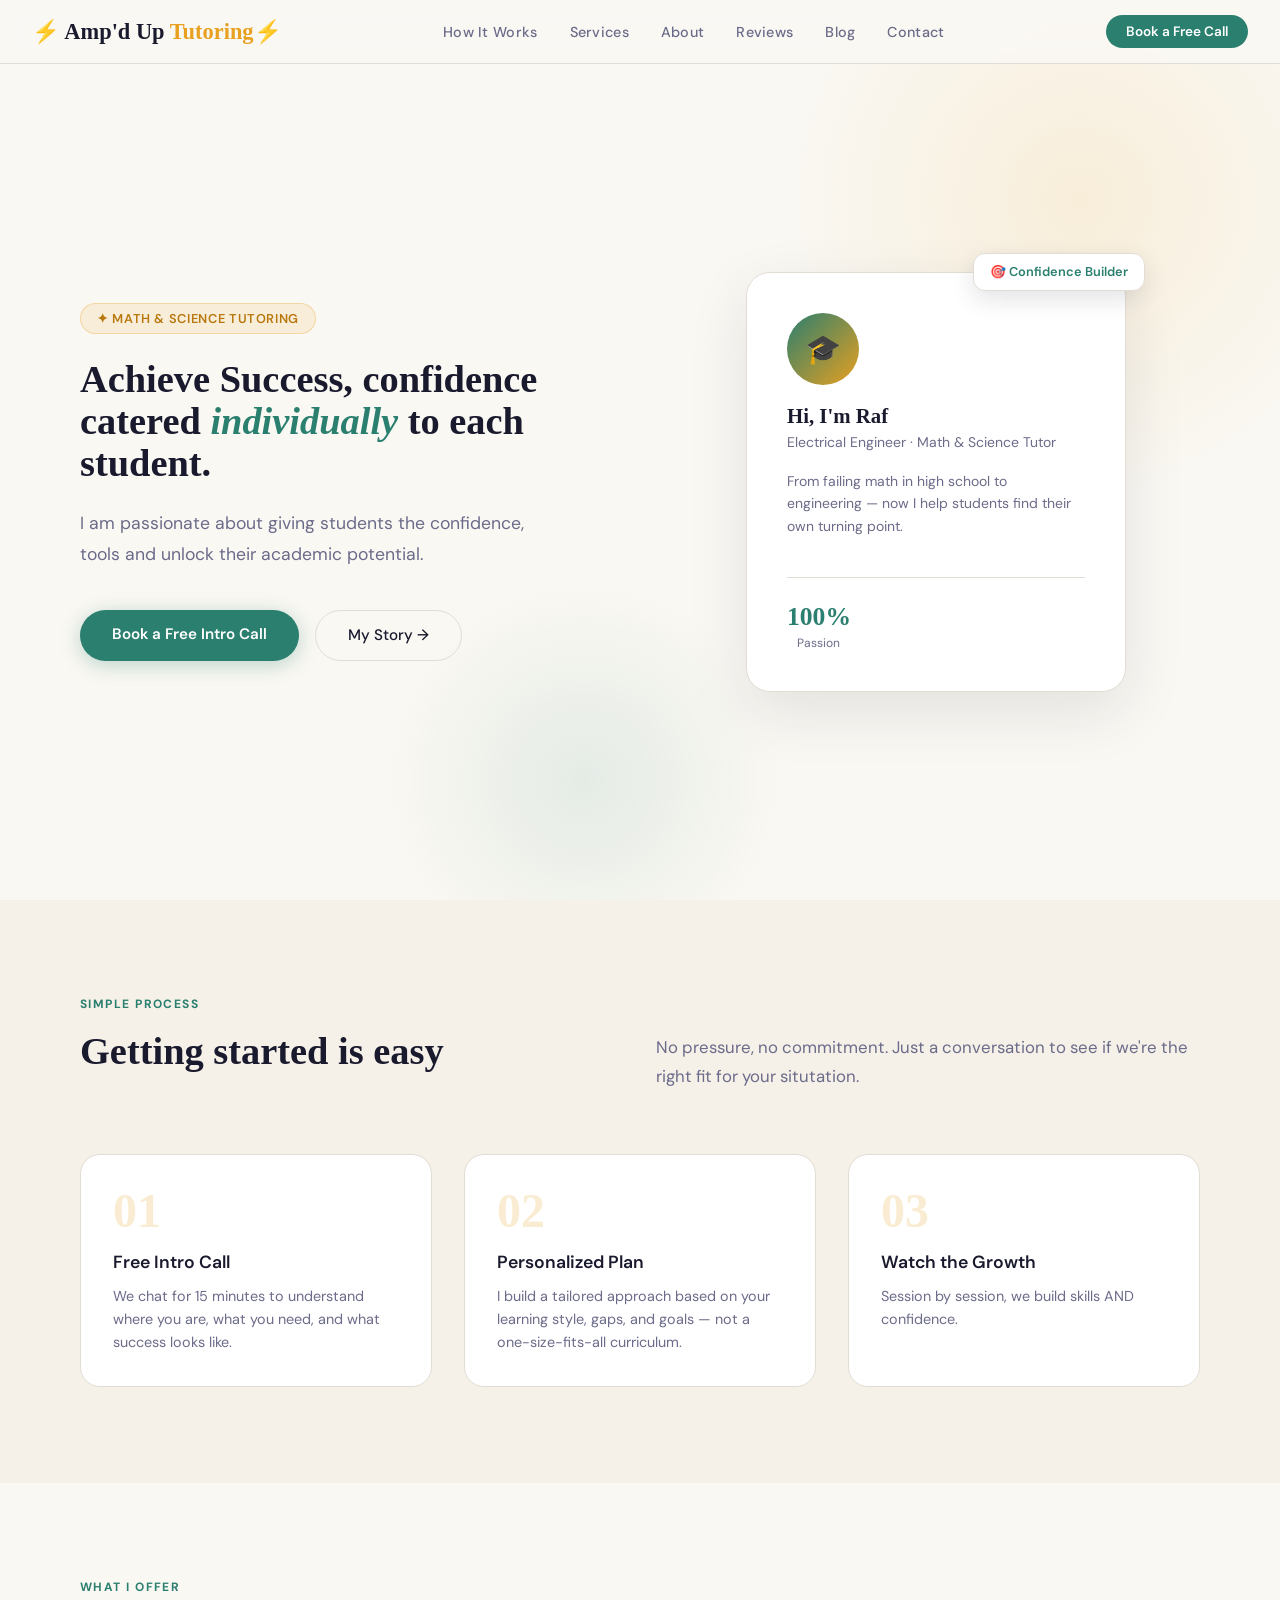
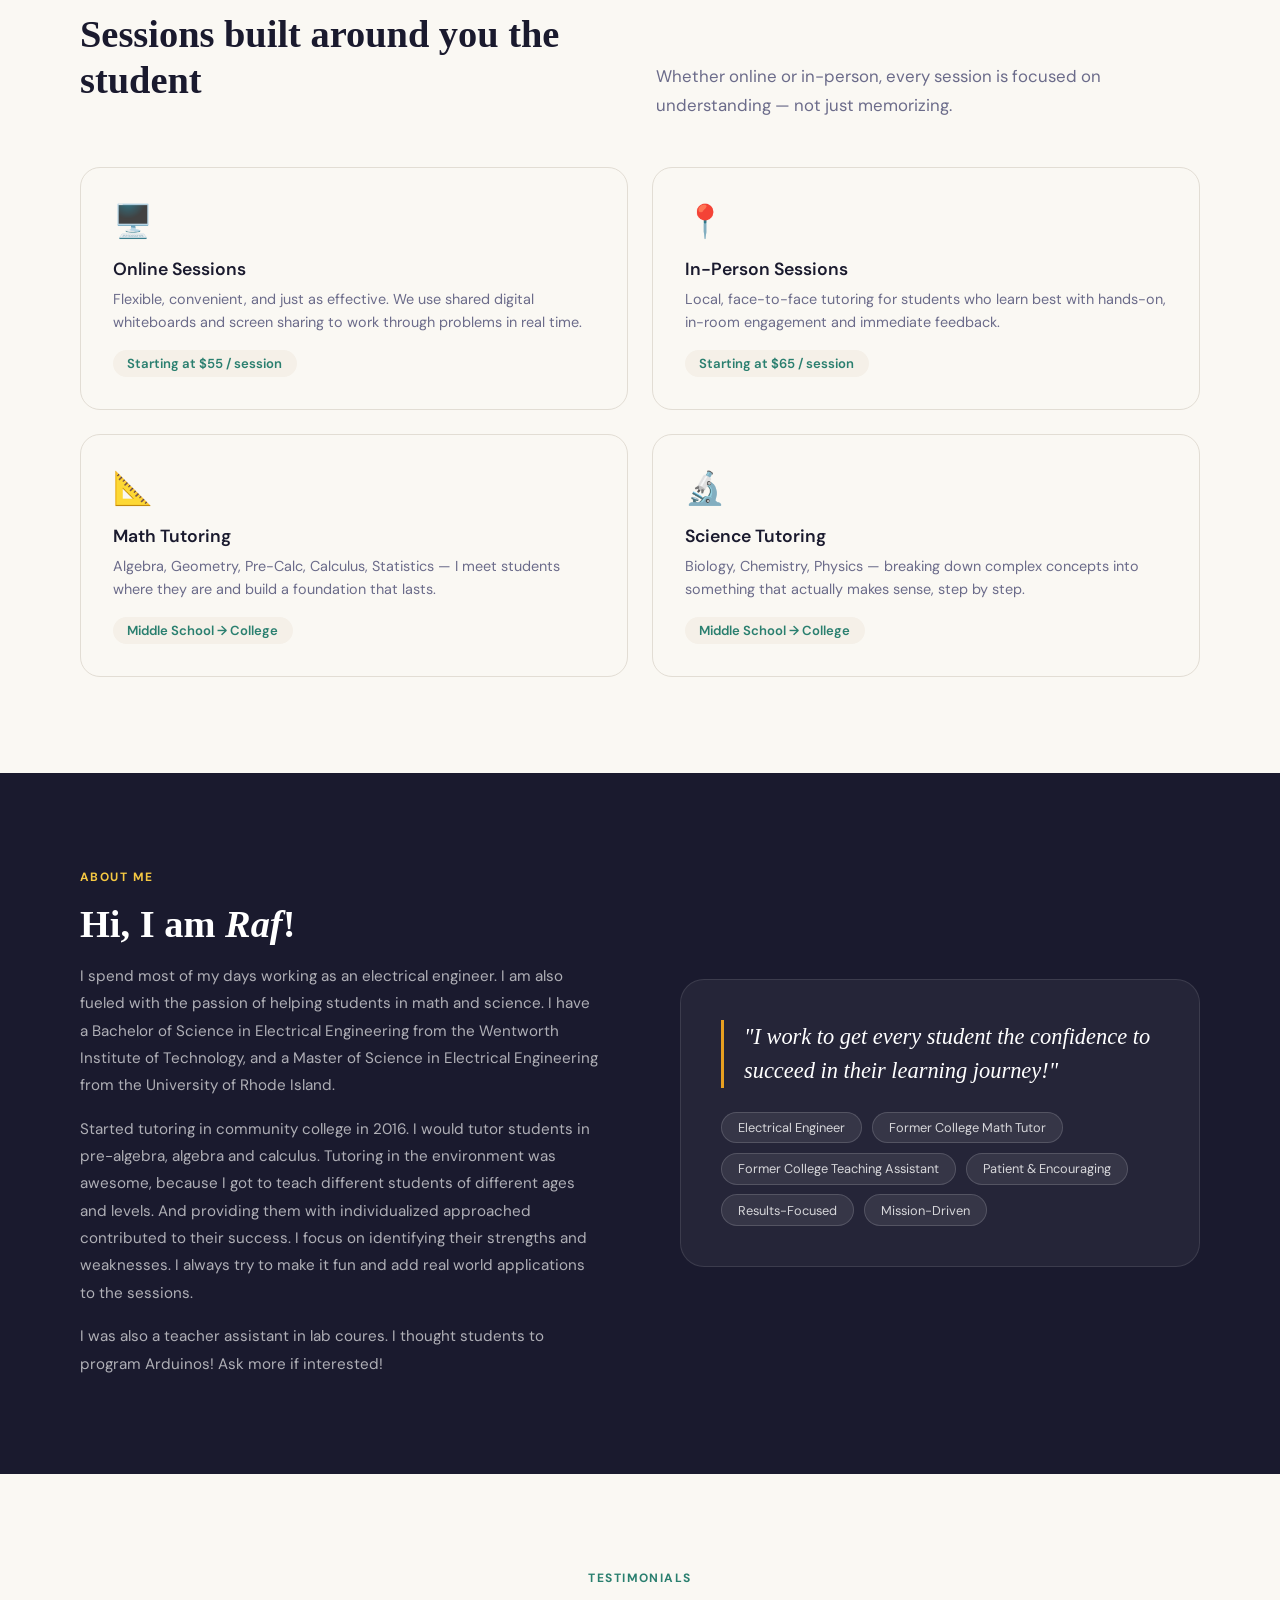
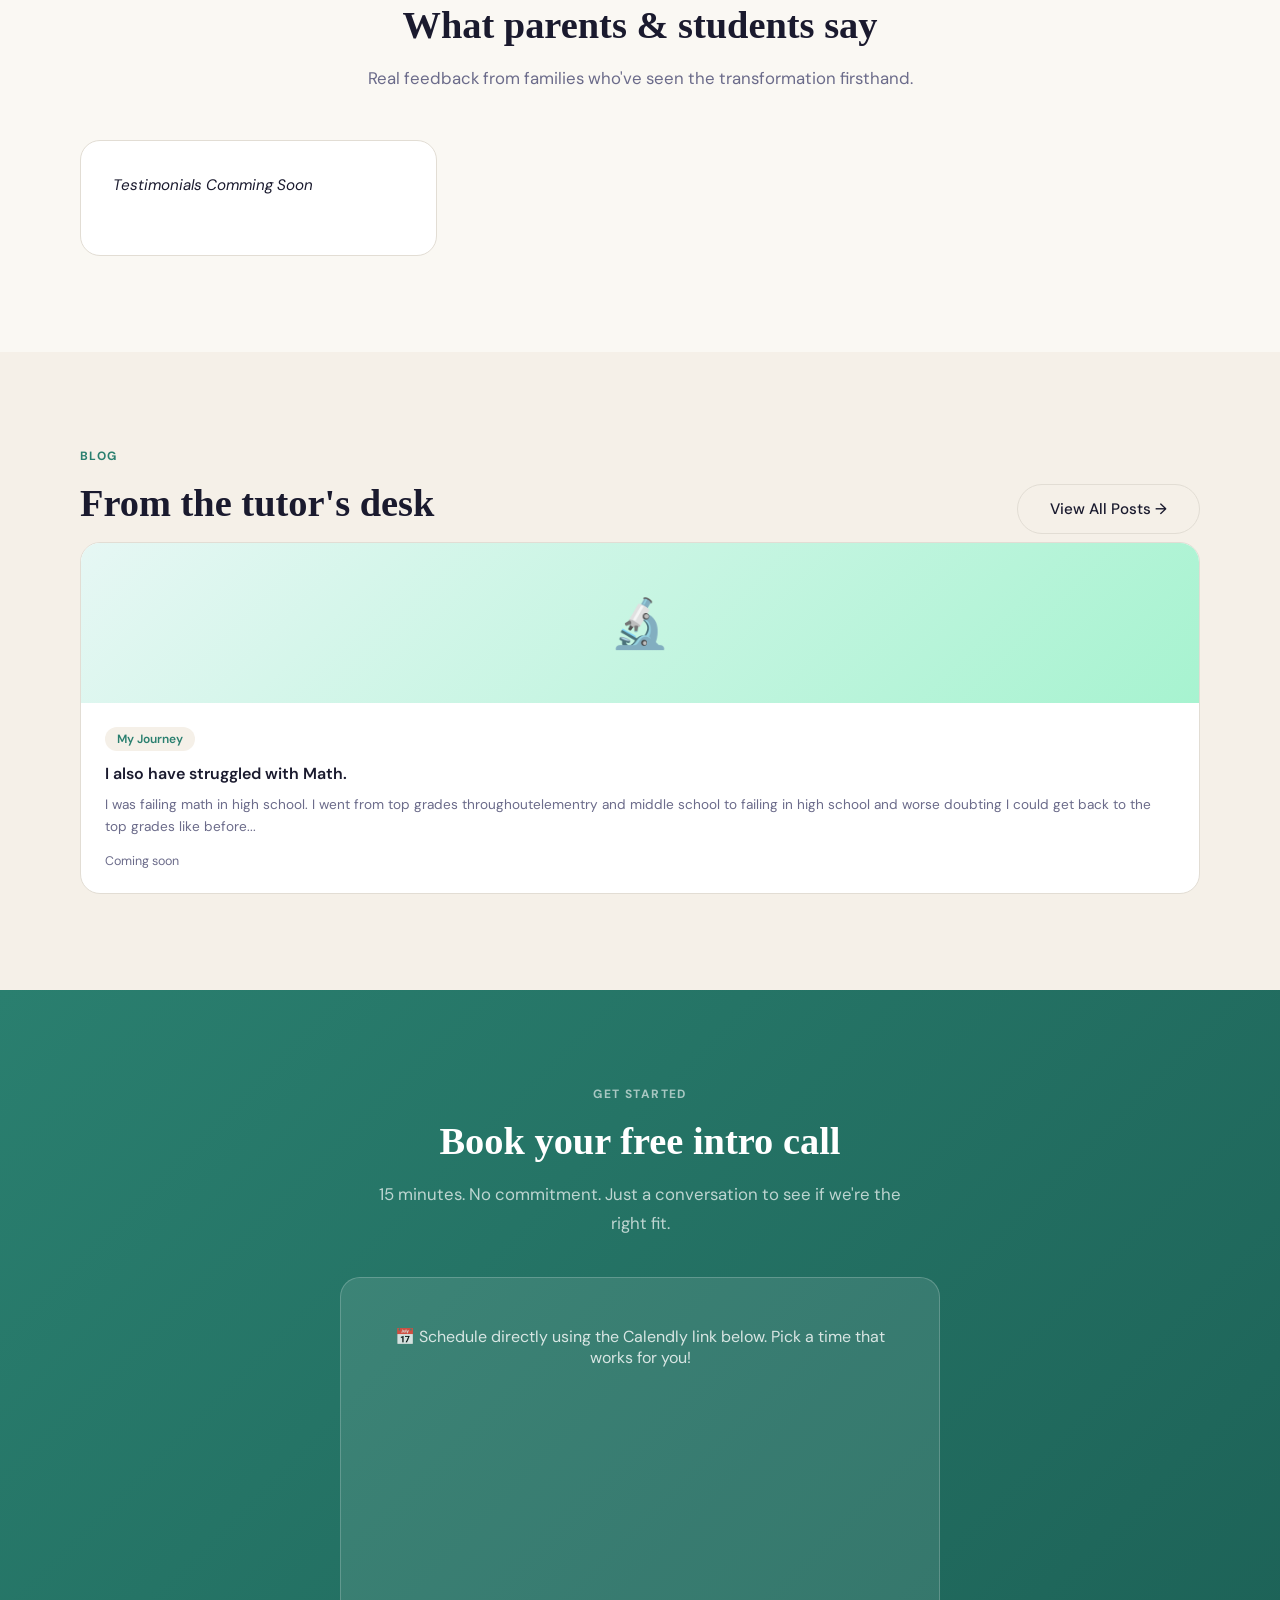
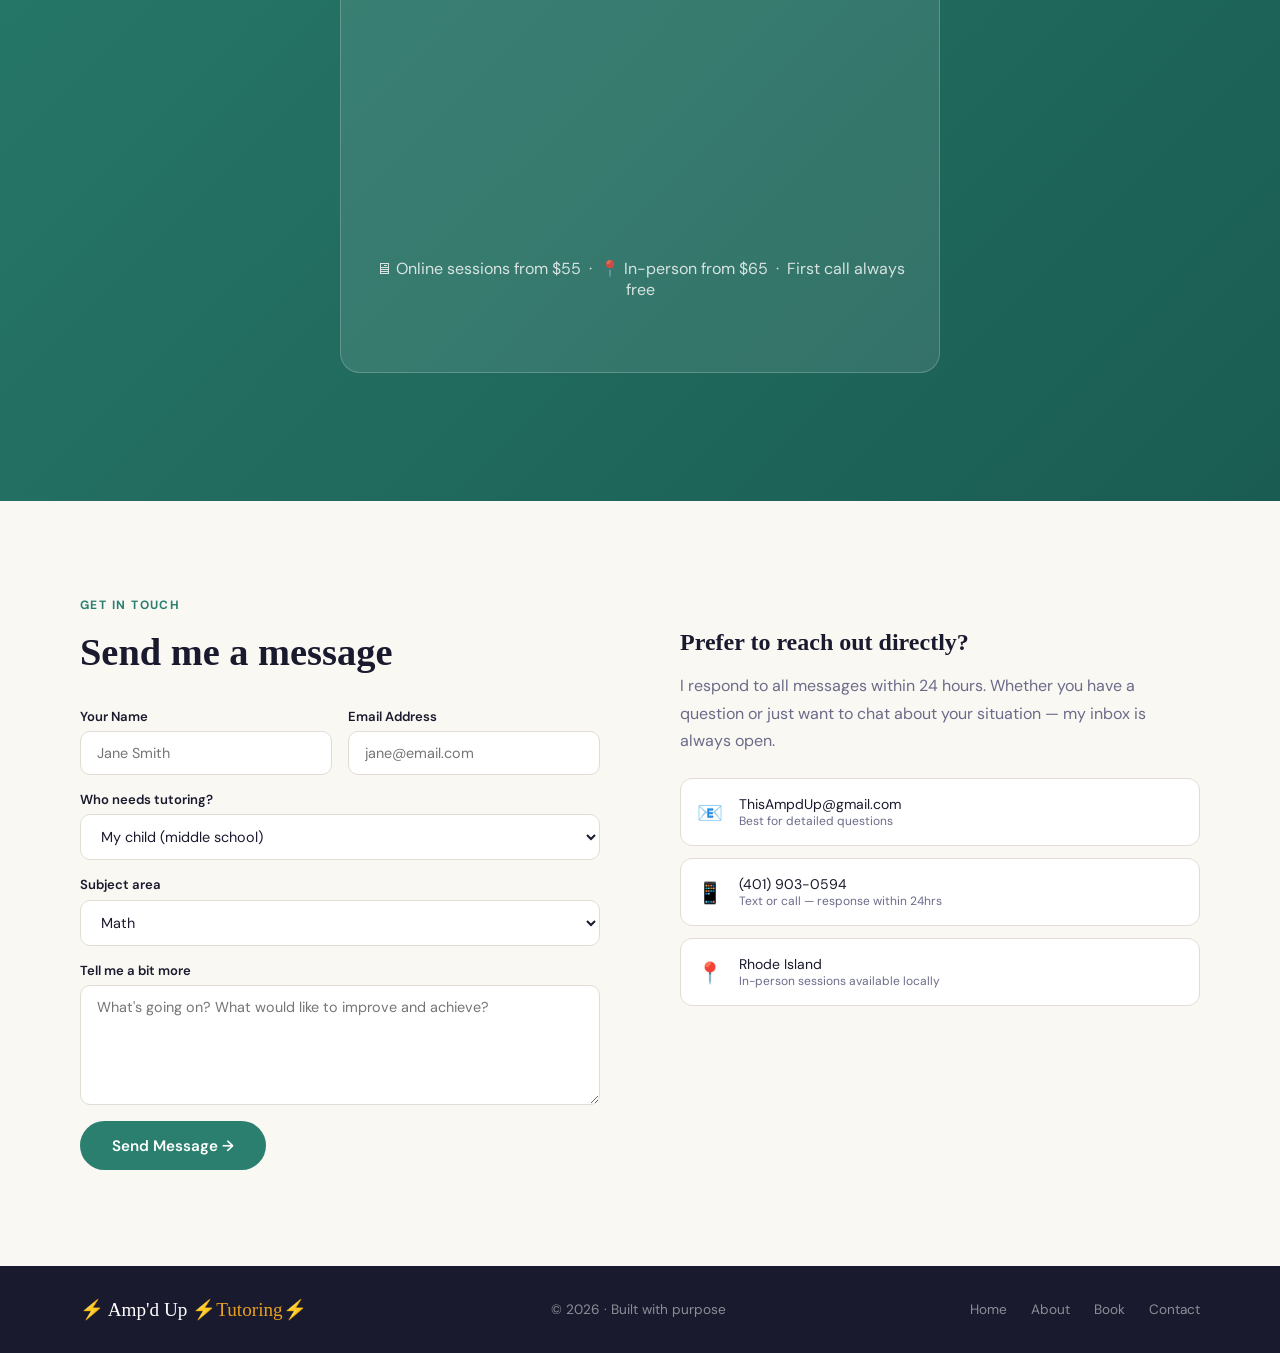
==== Index.html @ 5c5250c2 "typing" ====
<!DOCTYPE html>
<html lang="en">
<head>
<meta charset="UTF-8"/>
<meta name="viewport" content="width=device-width, initial-scale=1.0"/>
<title>⚡ Amp'd Up  Tutoring ⚡| Math & Science That Clicks</title>
<link href="https://fonts.googleapis.com/css2?family=gePlayfair+Display:ital,wght@0,400;0,700;1,400&family=DM+Sans:wght@300;400;500;600&display=swap" rel="stylesheet"/>
<link rel = "stylesheet" href ="style.css"/>
<style>
  
  /* ANIMATIONS */
  @keyframes fadeUp {
    from { opacity: 0; transform: translateY(20px); }
    to { opacity: 1; transform: translateY(0); }
  }

  /* MOBILE */
  @media (max-width: 900px) {
    nav { padding: 0 1.5rem; }
    .nav-links { display: none; }
    .hero { grid-template-columns: 1fr; padding: 6rem 1.5rem 3rem; text-align: center; }
    .hero p { margin: 0 auto 2rem; }
    .hero-actions { justify-content: center; }
    .hero-visual { display: none; }
    section { padding: 4rem 1.5rem; }
    .steps-grid, .services-grid, .testi-grid, .blog-grid { grid-template-columns: 1fr; }
    .about-grid, .contact-grid { grid-template-columns: 1fr; gap: 2rem; }
    footer { flex-direction: column; gap: 1rem; text-align: center; padding: 1.5rem; }
    .form-row { grid-template-columns: 1fr; }
  }
</style>
</head>
<body>

<!-- NAV -->
<nav>
  <a class="nav-logo" href="#home">⚡ Amp'd Up <span>Tutoring⚡</span></a>
  <ul class="nav-links">
    <li><a href="#how">How It Works</a></li>
    <li><a href="#services">Services</a></li>
    <li><a href="#about">About</a></li>
    <li><a href="#testimonials">Reviews</a></li>
    <li><a href="#blog">Blog</a></li>
    <li><a href="#contact">Contact</a></li>
  </ul>
  <a class="nav-cta" href="#booking">Book a Free Call</a>
</nav>

<!-- HERO -->
<section class="hero" id="home">
  <div class="hero-content">
    <div class="hero-badge">✦ Math & Science Tutoring</div>
    <h1>Achieve Success, confidence catered <em> individually</em> to each student. </h1>
    <!--<h1> Now it's my turn instill the <em>confidence</em> to the student who needs it.</h1>-->
    <p> I am passionate about giving students the confidence, tools and unlock their academic potential.</p>
    <div class="hero-actions">
      <a href="#booking" class="btn-primary">Book a Free Intro Call</a>
      <a href="#about" class="btn-secondary">My Story →</a>
    </div>
  </div>
  <div class="hero-visual">
    <div class="hero-card">
      <div class="floating-tag tag-1">🎯 Confidence Builder</div>
      <!--<div class="floating-tag tag-2">⭐ 5.0 Rated Tutor</div>-->
      <div class="hero-card-avatar">🎓</div>
      <h3>Hi, I'm Raf</h3>
      <div class="role">Electrical Engineer · Math & Science Tutor</div>
      <p style="font-size:0.875rem;color:var(--mid);line-height:1.6;">From failing math in high school to engineering — now I help students find their own turning point.</p>
      <div class="stat-row">
        <!--<div class="stat"><div class="stat-num">50+</div><div class="stat-label">Students Helped</div></div>
        <div class="stat"><div class="stat-num">5★</div><div class="stat-label">Avg. Rating</div></div>-->
        <div class="stat"><div class="stat-num">100%</div><div class="stat-label">Passion</div></div>
      </div>
    </div>
  </div>
</section>

<!-- HOW IT WORKS -->
<section class="how" id="how">
  <div class="section-label">Simple Process</div>
  <div style="display:grid;grid-template-columns:1fr 1fr;gap:2rem;align-items:end;">
    <div>
      <h2 class="section-title">Getting started is easy</h2>
    </div>
    <p class="section-sub">No pressure, no commitment. Just a conversation to see if we're the right fit for your situtation.</p>
  </div>
  <div class="steps-grid">
    <div class="step">
      <div class="step-num">01</div>
      <h3>Free Intro Call</h3>
      <p>We chat for 15 minutes to understand where you are, what you need, and what success looks like.</p>
    </div>
    <div class="step">
      <div class="step-num">02</div>
      <h3>Personalized Plan</h3>
      <p>I build a tailored approach based on your learning style, gaps, and goals — not a one-size-fits-all curriculum.</p>
    </div>
    <div class="step">
      <div class="step-num">03</div>
      <h3>Watch the Growth</h3>
      <p>Session by session, we build skills AND confidence. <!--Most students notice a shift in how they feel about math and science within weeks.--></p>
    </div>
  </div>
</section>

<!-- SERVICES -->
<section id="services">
  <div class="section-label">What I Offer</div>
  <div style="display:grid;grid-template-columns:1fr 1fr;gap:2rem;align-items:end;margin-bottom:0;">
    <div>
      <h2 class="section-title">Sessions built around you the student</h2>
    </div>
    <p class="section-sub">Whether online or in-person, every session is focused on understanding — not just memorizing.</p>
  </div>
  <div class="services-grid">
    <div class="service-card">
      <div class="service-icon">🖥️</div>
      <h3>Online Sessions</h3>
      <p>Flexible, convenient, and just as effective. We use shared digital whiteboards and screen sharing to work through problems in real time.</p>
      <div class="service-price">Starting at $55 / session</div>
    </div>
    <div class="service-card">
      <div class="service-icon">📍</div>
      <h3>In-Person Sessions</h3>
      <p>Local, face-to-face tutoring for students who learn best with hands-on, in-room engagement and immediate feedback.</p>
      <div class="service-price">Starting at $65 / session</div>
    </div>
    <div class="service-card">
      <div class="service-icon">📐</div>
      <h3>Math Tutoring</h3>
      <p>Algebra, Geometry, Pre-Calc, Calculus, Statistics — I meet students where they are and build a foundation that lasts.</p>
      <div class="service-price">Middle School → College</div>
    </div>
    <div class="service-card">
      <div class="service-icon">🔬</div>
      <h3>Science Tutoring</h3>
      <p>Biology, Chemistry, Physics — breaking down complex concepts into something that actually makes sense, step by step.</p>
      <div class="service-price">Middle School → College</div>
    </div>
  </div>
</section>

<!-- ABOUT -->
<section class="about" id="about">
  <div class="about-grid">
    <div>
      <div class="section-label">About Me</div>
      <h2 class="section-title">Hi, I am <em>Raf</em>!</h2>
      <p>I spend most of my days working as an electrical engineer. I am also fueled with the passion of helping students in math and science. I have a Bachelor of Science in Electrical Engineering from the Wentworth Institute of Technology, and a Master of Science in Electrical Engineering from the University of Rhode Island. </p>
      <p>Started tutoring in community college in 2016. I would tutor students in pre-algebra, algebra and calculus. Tutoring in the environment was awesome, because I got to teach different students of different ages and levels. And providing them with individualized approached contributed to their success. I focus on identifying their strengths and weaknesses. I always try to make it fun and add real world applications to the sessions. </p>
      <p>I was also a teacher assistant in lab coures. I thought students to program Arduinos! Ask more if interested!</p>
    </div>
    <div class="about-visual">
      <div class="about-quote">"I work to get every student the confidence to succeed in their learning journey!"</div>
      <div class="about-tags">
        <span class="about-tag">Electrical Engineer</span>
        <span class="about-tag">Former College Math Tutor</span>
        <span class="about-tag">Former College Teaching Assistant</span>
        <span class="about-tag">Patient & Encouraging</span>
        <span class="about-tag">Results-Focused</span>
        <span class="about-tag">Mission-Driven</span>
      </div>
    </div>
  </div>
</section>

<!-- TESTIMONIALS -->
<section class="testimonials" id="testimonials">
  <div style="text-align:center;">
    <div class="section-label">Testimonials</div>
    <h2 class="section-title">What parents & students say</h2>
    <p class="section-sub" style="margin:0 auto;">Real feedback from families who've seen the transformation firsthand.</p>
  </div>
 
  <div class="testi-grid">
    <div class="testi-card">
      <!--<div class="stars">★★★★★</div>-->
      <p class="testi-text"><em>Testimonials  Comming Soon</em> </p>
      <div class="testi-author">
        <!--<div class="testi-avatar" style="background:linear-gradient(135deg,#e05c5c,#f08080);">J</div>
        <div><div class="testi-name">Jamie K.</div><div class="testi-role">College freshman</div></div>-->
      </div>

      <!--<div class="testi-card">
      <div class="stars">★★★★★</div>
      <p class="testi-text">"My daughter went from dreading math homework to actually looking forward to her sessions. The confidence boost alone was worth every penny."</p>
      <div class="testi-author">
        <div class="testi-avatar" style="background:linear-gradient(135deg,#e8a020,#f5c842);">M</div>
        <div><div class="testi-name">Maria T.</div><div class="testi-role">Parent of 9th grader</div></div>
      </div>
    </div>-->
    <!--<div class="testi-card">
      <div class="stars">★★★★★</div>
      <p class="testi-text">"My son's physics grade went from a D to a B+ in one semester. More importantly, he stopped saying 'I'm just bad at science.' That shift was huge."</p>
      <div class="testi-author">
        <div class="testi-avatar" style="background:linear-gradient(135deg,#2a7f6f,#3aaa96);">D</div>
        <div><div class="testi-name">David R.</div><div class="testi-role">Parent of 11th grader</div></div>
      </div>
    </div>-->
    <!--<div class="testi-card">
      <div class="stars">★★★★★</div>
      <p class="testi-text">"I finally understand calculus. I thought I would have to retake the class but after just 4 sessions things actually clicked. 100% recommend."</p>
      <div class="testi-author">
        <div class="testi-avatar" style="background:linear-gradient(135deg,#e05c5c,#f08080);">J</div>
        <div><div class="testi-name">Jamie K.</div><div class="testi-role">College freshman</div></div>
      </div>
      
    </div>-->
  </div>
   
 <!-- <p style="text-align:center;margin-top:2rem;color:var(--mid);font-size:0.85rem;font-style:italic;">* Testimonials are representative examples. Replace with your real reviews as they come in.</p>--->
</section>

<!-- BLOG -->
<section class="blog" id="blog">
  <div style="display:flex;justify-content:space-between;align-items:flex-end;flex-wrap:wrap;gap:1rem;">
    <div>
      <div class="section-label">Blog</div>
      <h2 class="section-title">From the tutor's desk</h2>
    </div>
    <a href="" class="btn-secondary" style="margin-bottom:0.5rem;">View All Posts →</a>
  </div>
 <!-- <div class="blog-grid">
    <div class="blog-card">
      <div class="blog-thumb" style="background:linear-gradient(135deg,#fff8e6,#fde68a);">📐</div>
      <div class="blog-body">
        <span class="blog-tag">My Journey</span>
        <h3>Lessons I learned tutoring algebra as a college student myself.</h3>
        <p>Understanding the subject and knowing how to transfer are two completely different skills...</p>
        <div class="blog-date">Coming soon</div>
      </div>
    </div>-->
    <div class="blog-card">
      <div class="blog-thumb" style="background:linear-gradient(135deg,#e6f7f4,#a7f3d0);">🔬</div>
      <div class="blog-body">
        <span class="blog-tag">My Journey</span>
        <h3>I also have struggled with Math. </h3>
        <p>I was failing math in high school. I went from top grades throughoutelementry and middle school to failing in high school and worse doubting I could get back to the top grades like before...</p>
        <!--The more I learn the more I understand that learning is a challenging task. But what is important is taking the incremental steps to achieve mastery-->
        <div class="blog-date">Coming soon</div>
      </div>
    </div>
    <!--<div class="blog-card">
      <div class="blog-thumb" style="background:linear-gradient(135deg,#fce7e7,#fca5a5);">💡</div>
      <div class="blog-body">
        <span class="blog-tag">For Parents</span>
        <h3>5 signs your child needs more than just extra practice — they need confidence</h3>
        <p>More homework isn't always the answer. Sometimes what's missing is something harder to measure...</p>
       <div class="blog-date">Coming soon.</div>-->
      </div>
    </div>
  </div>
</section>

<!-- BOOKING -->
<section class="booking" id="booking">
  <div class="section-label">Get Started</div>
  <h2 class="section-title">Book your free intro call</h2>
  <p class="section-sub">15 minutes. No commitment. Just a conversation to see if we're the right fit.</p>
  <div class="calendly-placeholder">
    <p>📅 Schedule directly using the Calendly link below. Pick a time that works for you!</p>
   <!-- Calendly inline widget begin -->
  <div class="calendly-inline-widget" data-url="https://calendly.com/calendly-rifraf" style="min-width:320px;height:450px;"></div>
  <script type="text/javascript" src="https://assets.calendly.com/assets/external/widget.js" async></script>
  <!-- Calendly inline widget end -->
  <p class="pricing-note">🖥 Online sessions from $55 &nbsp;·&nbsp; 📍 In-person from $65 &nbsp;·&nbsp; First call always free</p>
</section>

<!-- CONTACT -->
<section class="contact" id="contact">
  <div class="contact-grid">
    <div>
      <div class="section-label">Get In Touch</div>
      <h2 class="section-title">Send me a message</h2>
      <div class="contact-form">
        <div class="form-row">
          <div class="form-group">
            <label>Your Name</label>
            <input type="text" placeholder="Jane Smith"/>
          </div>
          <div class="form-group">
            <label>Email Address</label>
            <input type="email" placeholder="jane@email.com"/>
          </div>
        </div>
        <div class="form-group">
          <label>Who needs tutoring?</label>
          <select>
            <option>My child (middle school)</option>
            <option>My child (high school)</option>
            <option>Myself (college)</option>
            <option>Other</option>
          </select>
        </div>
        <div class="form-group">
          <label>Subject area</label>
          <select>
            <option>Math</option>
            <option>Science</option>
            <option>Both Math & Science</option>
            <option>Not sure yet</option>
          </select>
        </div>
        <div class="form-group">
          <label>Tell me a bit more</label>
          <textarea placeholder="What's going on? What would like to improve and achieve?"></textarea>
        </div>
        <button class="form-submit">Send Message →</button>
      </div>
    </div>
    <div>
      <div class="contact-info">
        <h3>Prefer to reach out directly?</h3>
        <p>I respond to all messages within 24 hours. Whether you have a question or just want to chat about your situation — my inbox is always open.</p>
        <div class="contact-item">
          <div class="contact-item-icon">📧</div>
          <div>
            <div class="contact-item-text">ThisAmpdUp@gmail.com</div>
            <div class="contact-item-label">Best for detailed questions</div>
          </div>
        </div>
        <div class="contact-item">
          <div class="contact-item-icon">📱</div>
          <div>
            <div class="contact-item-text">(401) 903-0594</div>
            <div class="contact-item-label">Text or call — response within 24hrs</div>
          </div>
        </div>
        <div class="contact-item">
          <div class="contact-item-icon">📍</div>
          <div>
            <div class="contact-item-text">Rhode Island</div>
            <div class="contact-item-label">In-person sessions available locally</div>
          </div>
        </div>
        <!--<div class="contact-item">
          <div class="contact-item-icon">📷</div>
          <div>
            <div class="contact-item-text">@yourinstahandle</div>
            <div class="contact-item-label">Follow for tips & updates</div>-->
          </div>
        </div>
      </div>
    </div>
  </div>
</section>

<!-- FOOTER -->
<footer>
  <span class="footer-logo">⚡ Amp'd Up ⚡<span>Tutoring⚡</span></span>
  <span>© 2026 · Built with purpose</span>
  <div style="display:flex;gap:1.5rem;">
    <a href="#home">Home</a>
    <a href="#about">About</a>
    <a href="#booking">Book</a>
    <a href="#contact">Contact</a>
  </div>
</footer>

<script>
  // Smooth scroll active nav highlighting
  const sections = document.querySelectorAll('section[id]');
  const navLinks = document.querySelectorAll('.nav-links a');
  window.addEventListener('scroll', () => {
    let current = '';
    sections.forEach(s => {
      if (window.scrollY >= s.offsetTop - 100) current = s.id;
    });
    navLinks.forEach(a => {
      a.style.color = a.getAttribute('href') === '#' + current ? 'var(--ink)' : '';
    });
  });

  // Form submit placeholder
  document.querySelector('.form-submit').addEventListener('click', () => {
    alert('Thanks for reaching out! I\'ll get back to you within 24 hours. 🎓');
  });
</script>
</body>
</html>
---- style.css ----
:root {
    --ink: #1a1a2e;
    --cream: #faf8f3;
    --warm: #f5f0e8;
    --gold: #e8a020;
    --gold-light: #f5c842;
    --teal: #2a7f6f;
    --teal-light: #3aaa96;
    --rose: #e05c5c;
    --mid: #6b6b8a;
    --border: #e2ddd4;
  }

  * { margin: 0; padding: 0; box-sizing: border-box; }

  html { scroll-behavior: smooth; }

  body {
    font-family: 'DM Sans', sans-serif;
    background: var(--cream);
    color: var(--ink);
    overflow-x: hidden;
  }

  /* NAV */
  nav {
    position: fixed; top: 0; width: 100%; z-index: 100;
    background: rgba(250,248,243,0.92);
    backdrop-filter: blur(12px);
    border-bottom: 1px solid var(--border);
    padding: 0 2rem;
    display: flex; align-items: center; justify-content: space-between;
    height: 64px;
  }
  .nav-logo {
    font-family: 'Playfair Display', serif;
    font-size: 1.4rem; font-weight: 700;
    color: var(--ink);
    text-decoration: none;
  }
  .nav-logo span { color: var(--gold); }
  .nav-links { display: flex; gap: 2rem; list-style: none; }
  .nav-links a {
    font-size: 0.9rem; font-weight: 500; letter-spacing: 0.02em;
    color: var(--mid); text-decoration: none;
    transition: color 0.2s;
  }
  .nav-links a:hover { color: var(--ink); }
  .nav-cta {
    background: var(--teal); color: #fff;
    padding: 0.5rem 1.25rem; border-radius: 100px;
    font-size: 0.85rem; font-weight: 600;
    text-decoration: none; transition: background 0.2s, transform 0.2s;
    align-items: center;
  }
  .nav-cta:hover { background: var(--teal-light); transform: translateY(-1px); }

  /* HERO */
  .hero {
    min-height: 100vh;
    display: grid; grid-template-columns: 1fr 1fr;
    align-items: center;
    padding: 8rem 5rem 4rem;
    gap: 4rem;
    background: var(--cream);
    position: relative;
    overflow: hidden;
  }
  .hero::before {
    content: '';
    position: absolute; top: -100px; right: -100px;
    width: 600px; height: 600px;
    background: radial-gradient(circle, rgba(232,160,32,0.12) 0%, transparent 70%);
    border-radius: 50%;
  }
  .hero::after {
    content: '';
    position: absolute; bottom: -80px; left: 30%;
    width: 400px; height: 400px;
    background: radial-gradient(circle, rgba(42,127,111,0.1) 0%, transparent 70%);
    border-radius: 50%;
  }
  .hero-badge {
    display: inline-flex; align-items: center; gap: 0.5rem;
    background: rgba(232,160,32,0.12); border: 1px solid rgba(232,160,32,0.3);
    color: #b8780e; border-radius: 100px;
    padding: 0.35rem 1rem; font-size: 0.8rem; font-weight: 600;
    letter-spacing: 0.05em; text-transform: uppercase;
    margin-bottom: 1.5rem;
    animation: fadeUp 0.6s ease both;
  }
  .hero h1 {
    font-family: 'Playfair Display', serif;
    font-size: clamp(1.9rem, 3vw, 2.8rem);
    line-height: 1.1; font-weight: 700;
    margin-bottom: 1.5rem;
    animation: fadeUp 0.6s 0.1s ease both;
  }
  .hero h1 em {
    font-style: italic; color: var(--teal);
  }
  .hero p {
    font-size: 1.1rem; line-height: 1.75;
    color: var(--mid); max-width: 480px;
    margin-bottom: 2.5rem;
    animation: fadeUp 0.6s 0.2s ease both;
  }
  .hero-actions {
    display: flex; gap: 1rem; flex-wrap: wrap;
    animation: fadeUp 0.6s 0.3s ease both;
  }
  .btn-primary {
    background: var(--teal); color: #fff;
    padding: 0.9rem 2rem; border-radius: 100px;
    font-weight: 600; font-size: 0.95rem;
    text-decoration: none; transition: all 0.2s;
    box-shadow: 0 4px 20px rgba(42,127,111,0.3);
  }
  .btn-primary:hover { background: var(--teal-light); transform: translateY(-2px); box-shadow: 0 8px 28px rgba(42,127,111,0.35); }
  .btn-secondary {
    background: transparent; color: var(--ink);
    padding: 0.9rem 2rem; border-radius: 100px;
    border: 1.5px solid var(--border);
    font-weight: 500; font-size: 0.95rem;
    text-decoration: none; transition: all 0.2s;
  }
  .btn-secondary:hover { border-color: var(--ink); background: var(--warm); }

  .hero-visual {
    position: relative; display: flex; justify-content: center; align-items: center;
    animation: fadeUp 0.6s 0.2s ease both;
  }
  .hero-card {
    background: #fff; border-radius: 24px;
    padding: 2.5rem; width: 100%; max-width: 380px;
    box-shadow: 0 20px 60px rgba(26,26,46,0.1);
    border: 1px solid var(--border);
    position: relative;
  }
  .hero-card-avatar {
    width: 72px; height: 72px; border-radius: 50%;
    background: linear-gradient(135deg, var(--teal), var(--gold));
    display: flex; align-items: center; justify-content: center;
    font-size: 1.8rem; margin-bottom: 1.2rem;
  }
  .hero-card h3 {
    font-family: 'Playfair Display', serif;
    font-size: 1.3rem; margin-bottom: 0.3rem;
  }
  .hero-card .role { color: var(--mid); font-size: 0.875rem; margin-bottom: 1.2rem; }
  .stat-row { display: flex; gap: 1.5rem; margin-top: 1.5rem; padding-top: 1.5rem; border-top: 1px solid var(--border); }
  .stat { text-align: center; }
  .stat-num { font-family: 'Playfair Display', serif; font-size: 1.6rem; font-weight: 700; color: var(--teal); }
  .stat-label { font-size: 0.75rem; color: var(--mid); margin-top: 0.2rem; }
  .floating-tag {
    position: absolute;
    background: #fff; border-radius: 12px;
    padding: 0.6rem 1rem; font-size: 0.8rem; font-weight: 600;
    box-shadow: 0 8px 24px rgba(26,26,46,0.12);
    border: 1px solid var(--border);
    display: flex; align-items: center; gap: 0.5rem;
  }
  .tag-1 { top: -20px; right: -20px; color: var(--teal); }
  .tag-2 { bottom: 30px; left: -30px; color: var(--gold); }

  /* SECTIONS */
  section { padding: 6rem 5rem; }
  .section-label {
    font-size: 0.75rem; font-weight: 700; letter-spacing: 0.12em;
    text-transform: uppercase; color: var(--teal);
    margin-bottom: 1rem;
  }
  .section-title {
    font-family: 'Playfair Display', serif;
    font-size: clamp(2rem, 3vw, 2.8rem);
    line-height: 1.2; margin-bottom: 1rem;
  }
  .section-sub {
    color: var(--mid); font-size: 1.05rem; line-height: 1.7;
    max-width: 560px;
  }

  /* HOW IT WORKS */
  .how { background: var(--warm); }
  .steps-grid {
    display: grid; grid-template-columns: repeat(3, 1fr);
    gap: 2rem; margin-top: 4rem;
  }
  .step {
    background: #fff; border-radius: 20px;
    padding: 2rem; border: 1px solid var(--border);
    position: relative; transition: transform 0.2s, box-shadow 0.2s;
  }
  .step:hover { transform: translateY(-4px); box-shadow: 0 16px 40px rgba(26,26,46,0.08); }
  .step-num {
    font-family: 'Playfair Display', serif;
    font-size: 3rem; font-weight: 700;
    color: rgba(232,160,32,0.2); line-height: 1;
    margin-bottom: 1rem;
  }
  .step h3 { font-size: 1.1rem; font-weight: 600; margin-bottom: 0.75rem; }
  .step p { color: var(--mid); font-size: 0.9rem; line-height: 1.6; }

  /* SERVICES */
  .services-grid {
    display: grid; grid-template-columns: repeat(2, 1fr);
    gap: 1.5rem; margin-top: 3rem;
  }
  .service-card {
    border: 1.5px solid var(--border); border-radius: 20px;
    padding: 2rem; transition: all 0.2s;
    position: relative; overflow: hidden;
  }
  .service-card::before {
    content: ''; position: absolute; top: 0; left: 0;
    width: 4px; height: 100%;
    background: var(--teal);
    transform: scaleY(0); transition: transform 0.2s;
    transform-origin: bottom;
  }
  .service-card:hover::before { transform: scaleY(1); }
  .service-card:hover { border-color: var(--teal); box-shadow: 0 8px 24px rgba(42,127,111,0.1); }
  .service-icon { font-size: 2rem; margin-bottom: 1rem; }
  .service-card h3 { font-size: 1.1rem; font-weight: 600; margin-bottom: 0.5rem; }
  .service-card p { color: var(--mid); font-size: 0.9rem; line-height: 1.6; }
  .service-price {
    display: inline-block; margin-top: 1rem;
    background: var(--warm); border-radius: 100px;
    padding: 0.3rem 0.9rem; font-size: 0.82rem; font-weight: 600; color: var(--teal);
  }

  /* ABOUT */
  .about { background: var(--ink); color: #fff; }
  .about-grid { display: grid; grid-template-columns: 1fr 1fr; gap: 5rem; align-items: center; }
  .about .section-label { color: var(--gold-light); }
  .about .section-title { color: #fff; }
  .about .section-sub { color: rgba(255,255,255,0.65); max-width: 100%; }
  .about p { color: rgba(255,255,255,0.65); line-height: 1.8; margin-top: 1rem; font-size: 0.95rem; }
  .about-visual {
    background: rgba(255,255,255,0.05);
    border: 1px solid rgba(255,255,255,0.1);
    border-radius: 24px; padding: 2.5rem;
  }
  .about-quote {
    font-family: 'Playfair Display', serif;
    font-size: 1.4rem; font-style: italic;
    color: #fff; line-height: 1.5;
    margin-bottom: 1.5rem;
    border-left: 3px solid var(--gold);
    padding-left: 1.25rem;
  }
  .about-tags { display: flex; flex-wrap: wrap; gap: 0.6rem; margin-top: 1.5rem; }
  .about-tag {
    background: rgba(255,255,255,0.08);
    border: 1px solid rgba(255,255,255,0.15);
    color: rgba(255,255,255,0.8);
    padding: 0.4rem 1rem; border-radius: 100px;
    font-size: 0.8rem;
  }

  /* TESTIMONIALS */
  .testimonials { background: var(--cream); }
  .testi-grid { display: grid; grid-template-columns: repeat(3, 1fr); gap: 1.5rem; margin-top: 3rem; }
  .testi-card {
    background: #fff; border-radius: 20px; padding: 2rem;
    border: 1px solid var(--border);
    transition: transform 0.2s, box-shadow 0.2s;
  }
  .testi-card:hover { transform: translateY(-4px); box-shadow: 0 16px 40px rgba(26,26,46,0.08); }
  .stars { color: var(--gold); font-size: 1rem; margin-bottom: 1rem; letter-spacing: 0.1em; }
  .testi-text {
    font-size: 0.95rem; line-height: 1.7; color: var(--ink);
    font-style: italic; margin-bottom: 1.5rem;
  }
  .testi-author { display: flex; align-items: center; gap: 0.75rem; }
  .testi-avatar {
    width: 40px; height: 40px; border-radius: 50%;
    display: flex; align-items: center; justify-content: center;
    font-size: 1.1rem; font-weight: 700; color: #fff;
    flex-shrink: 0;
  }
  .testi-name { font-weight: 600; font-size: 0.875rem; }
  .testi-role { color: var(--mid); font-size: 0.8rem; }

  /* BLOG */
  .blog { background: var(--warm); }
  .blog-grid { display: grid; grid-template-columns: repeat(3, 1fr); gap: 1.5rem; margin-top: 3rem; }
  .blog-card {
    background: #fff; border-radius: 20px; overflow: hidden;
    border: 1px solid var(--border); cursor: pointer;
    transition: transform 0.2s, box-shadow 0.2s;
  }
  .blog-card:hover { transform: translateY(-4px); box-shadow: 0 16px 40px rgba(26,26,46,0.1); }
  .blog-thumb {
    height: 160px; display: flex; align-items: center; justify-content: center;
    font-size: 3rem;
  }
  .blog-body { padding: 1.5rem; }
  .blog-tag {
    display: inline-block; background: var(--warm);
    color: var(--teal); font-size: 0.75rem; font-weight: 600;
    padding: 0.25rem 0.75rem; border-radius: 100px;
    margin-bottom: 0.75rem;
  }
  .blog-card h3 { font-size: 1rem; font-weight: 600; line-height: 1.4; margin-bottom: 0.5rem; }
  .blog-card p { font-size: 0.85rem; color: var(--mid); line-height: 1.6; }
  .blog-date { font-size: 0.78rem; color: var(--mid); margin-top: 1rem; }

  /* BOOKING */
  .booking {
    background: linear-gradient(135deg, var(--teal) 0%, #1a5c52 100%);
    color: #fff; text-align: center;
  }
  .booking .section-label { color: rgba(255,255,255,0.6); }
  .booking .section-title { color: #fff; margin: 0 auto 1rem; max-width: 600px; }
  .booking .section-sub { color: rgba(255,255,255,0.7); margin: 0 auto 2.5rem; }
  .calendly-placeholder {
    background: rgba(255,255,255,0.1); border: 1px solid rgba(255,255,255,0.2);
    border-radius: 20px; padding: 3rem 2rem; max-width: 600px; margin: 0 auto 2rem;
  }
  .calendly-placeholder p { color: rgba(255,255,255,0.8); margin-bottom: 1.5rem; font-size: 1rem; }
  .btn-white {
    background: #fff; color: var(--teal);
    /*padding: 0.9rem 2.5rem; border-radius: 100px;*/
    font-weight: 700; font-size: 1rem;
    text-decoration: none; display: inline-block;
    transition: all 0.2s;
    box-shadow: 0 4px 20px rgba(0,0,0,0.15);
  }
  .btn-white:hover { transform: translateY(-2px); box-shadow: 0 8px 28px rgba(0,0,0,0.2); }
  .pricing-note { color: rgba(255,255,255,0.65); font-size: 0.9rem; margin-top: 1rem; }

  /* CONTACT */
  .contact { background: var(--cream); }
  .contact-grid { display: grid; grid-template-columns: 1fr 1fr; gap: 5rem; }
  .contact-form { display: flex; flex-direction: column; gap: 1rem; margin-top: 2rem; }
  .form-row { display: grid; grid-template-columns: 1fr 1fr; gap: 1rem; }
  .form-group { display: flex; flex-direction: column; gap: 0.4rem; }
  .form-group label { font-size: 0.82rem; font-weight: 600; color: var(--ink); }
  .form-group input,
  .form-group select,
  .form-group textarea {
    background: #fff; border: 1.5px solid var(--border);
    border-radius: 10px; padding: 0.75rem 1rem;
    font-family: 'DM Sans', sans-serif; font-size: 0.9rem;
    color: var(--ink); transition: border-color 0.2s;
    outline: none;
  }
  .form-group input:focus,
  .form-group select:focus,
  .form-group textarea:focus { border-color: var(--teal); }
  .form-group textarea { resize: vertical; min-height: 120px; }
  .form-submit {
    background: var(--teal); color: #fff;
    border: none; padding: 0.9rem 2rem; border-radius: 100px;
    font-family: 'DM Sans', sans-serif; font-size: 0.95rem;
    font-weight: 600; cursor: pointer; transition: all 0.2s;
    align-self: flex-start;
  }
  .form-submit:hover { background: var(--teal-light); transform: translateY(-1px); }
  .contact-info { margin-top: 2rem; }
  .contact-info h3 { font-family: 'Playfair Display', serif; font-size: 1.5rem; margin-bottom: 1rem; }
  .contact-info p { color: var(--mid); line-height: 1.7; margin-bottom: 1.5rem; }
  .contact-item {
    display: flex; align-items: center; gap: 1rem;
    padding: 1rem; border: 1px solid var(--border);
    border-radius: 12px; margin-bottom: 0.75rem;
    background: #fff;
  }
  .contact-item-icon { font-size: 1.3rem; }
  .contact-item-text { font-size: 0.875rem; }
  .contact-item-label { color: var(--mid); font-size: 0.75rem; }

  /* FOOTER */
  footer {
    background: var(--ink); color: rgba(255,255,255,0.5);
    padding: 2rem 5rem; display: flex;
    justify-content: space-between; align-items: center;
    font-size: 0.85rem;
  }
  footer a { color: rgba(255,255,255,0.5); text-decoration: none; }
  .footer-logo {
    font-family: 'Playfair Display', serif;
    font-size: 1.2rem; color: #fff;
  }
  .footer-logo span { color: var(--gold); }
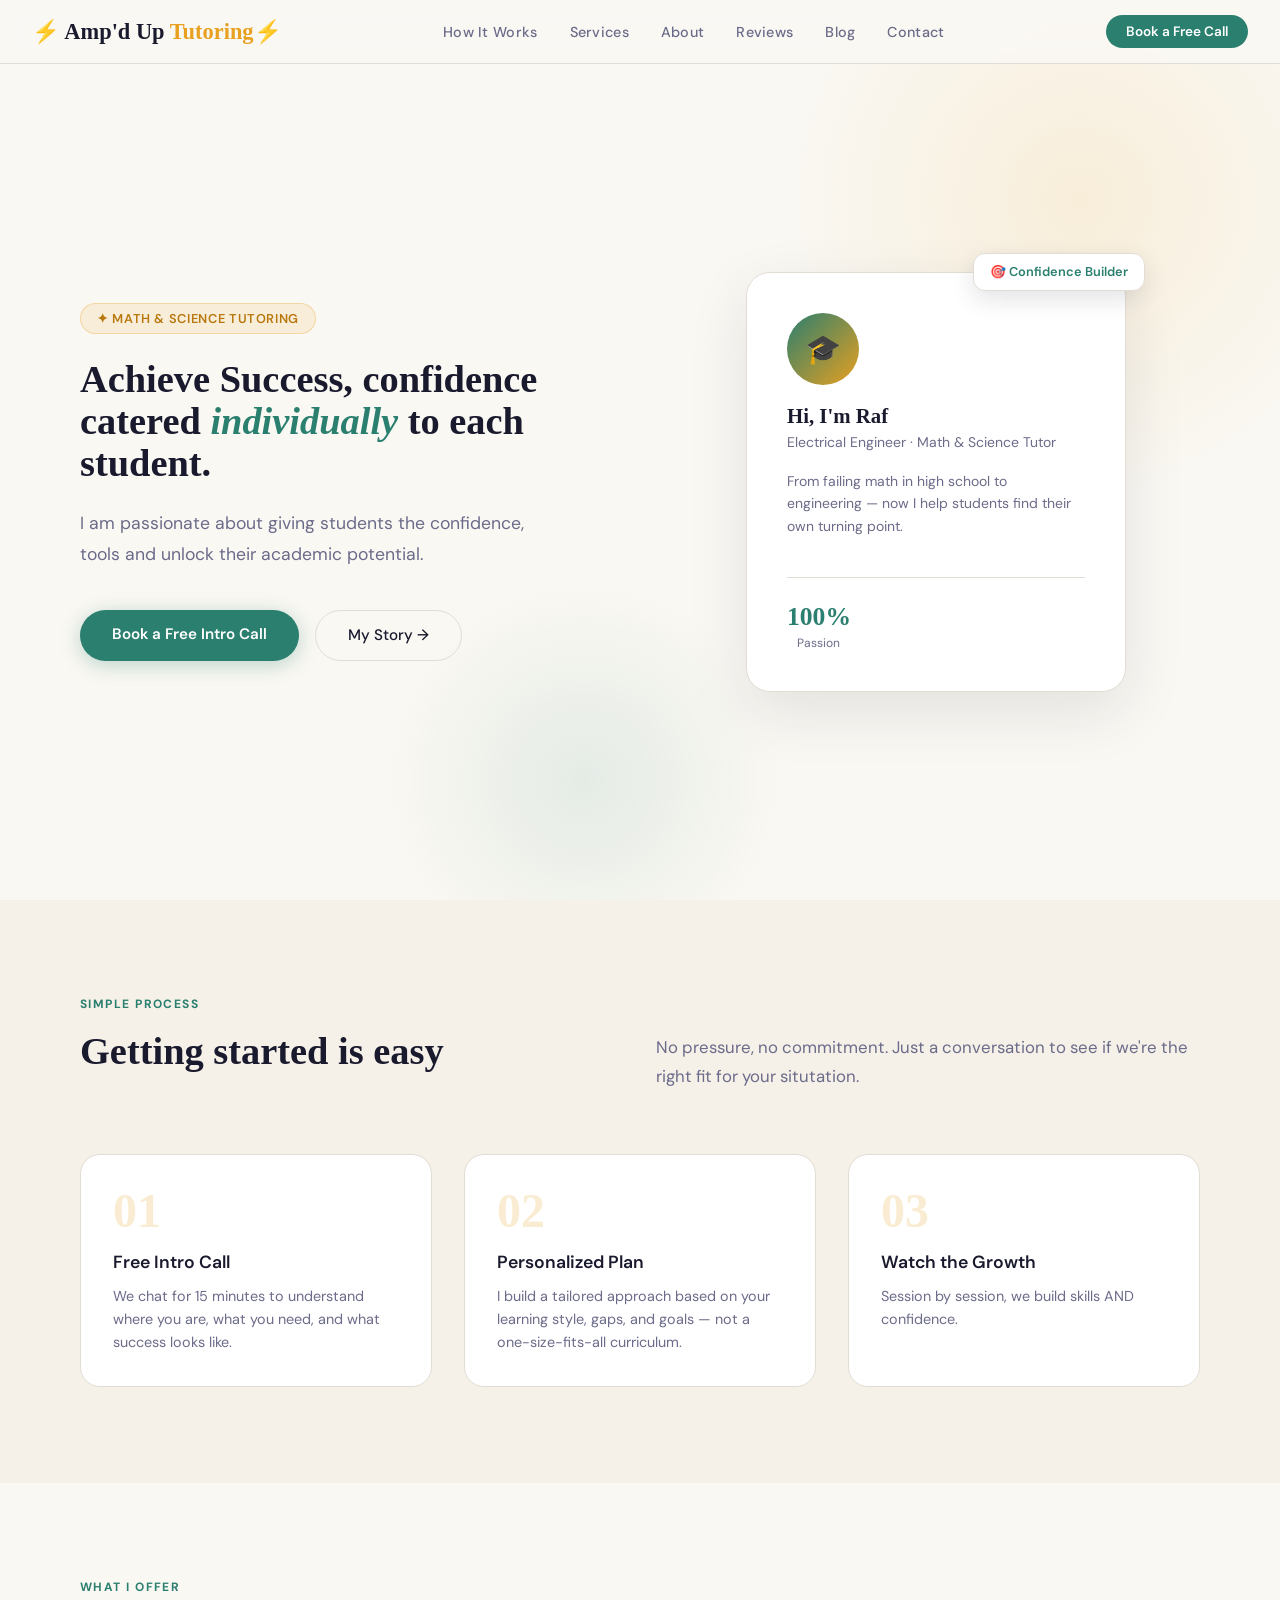
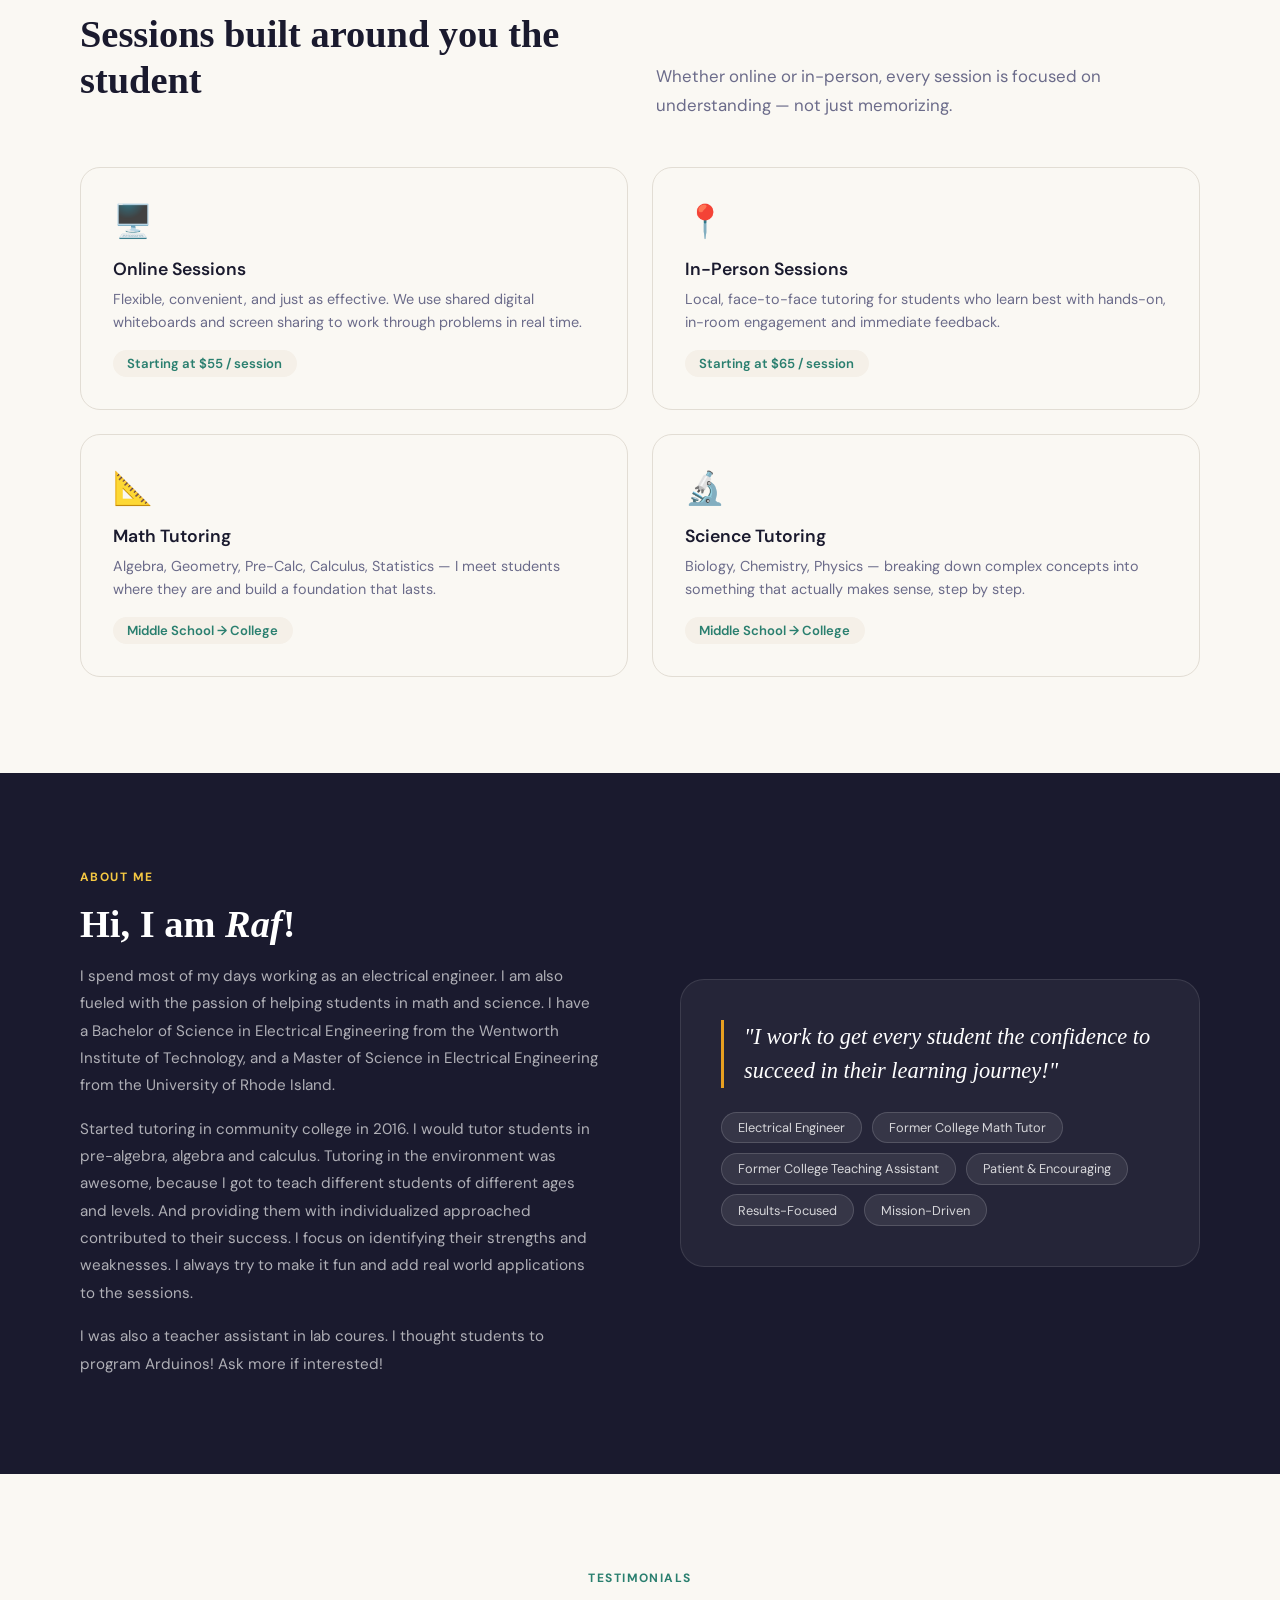
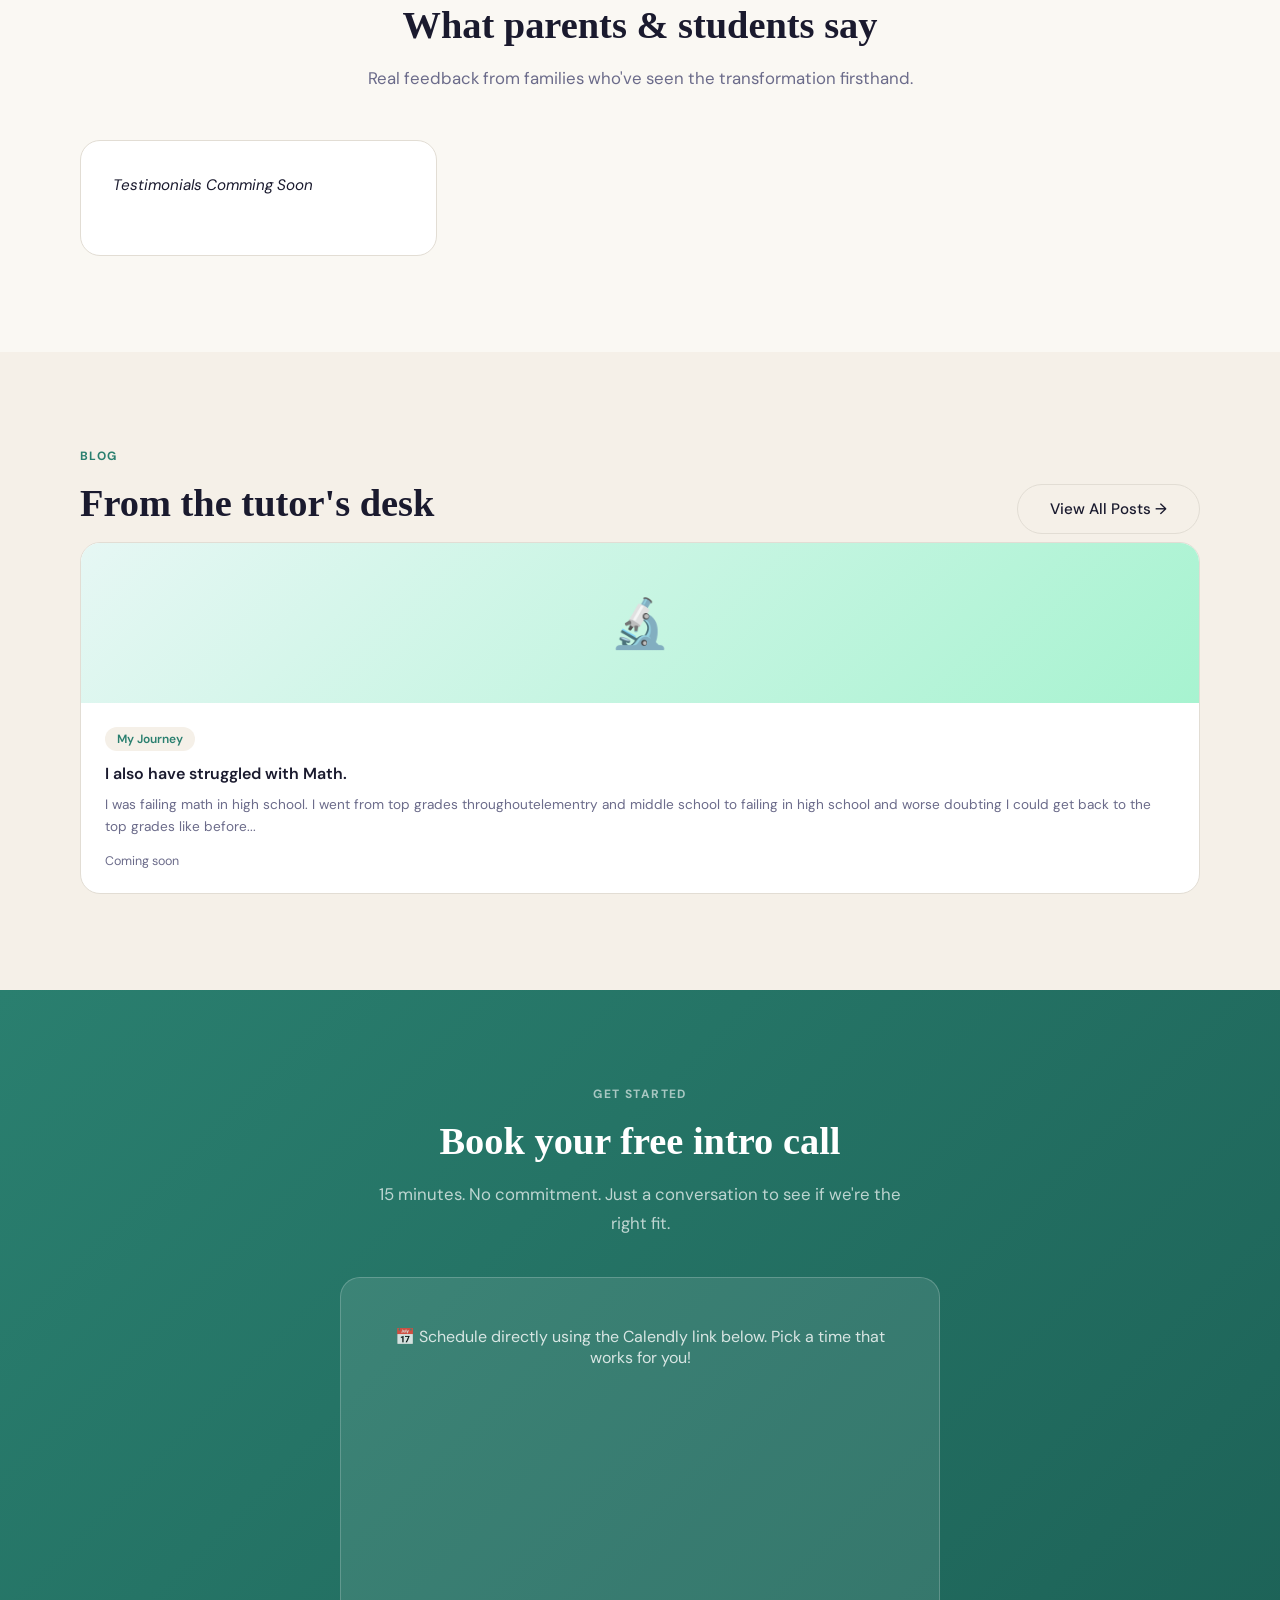
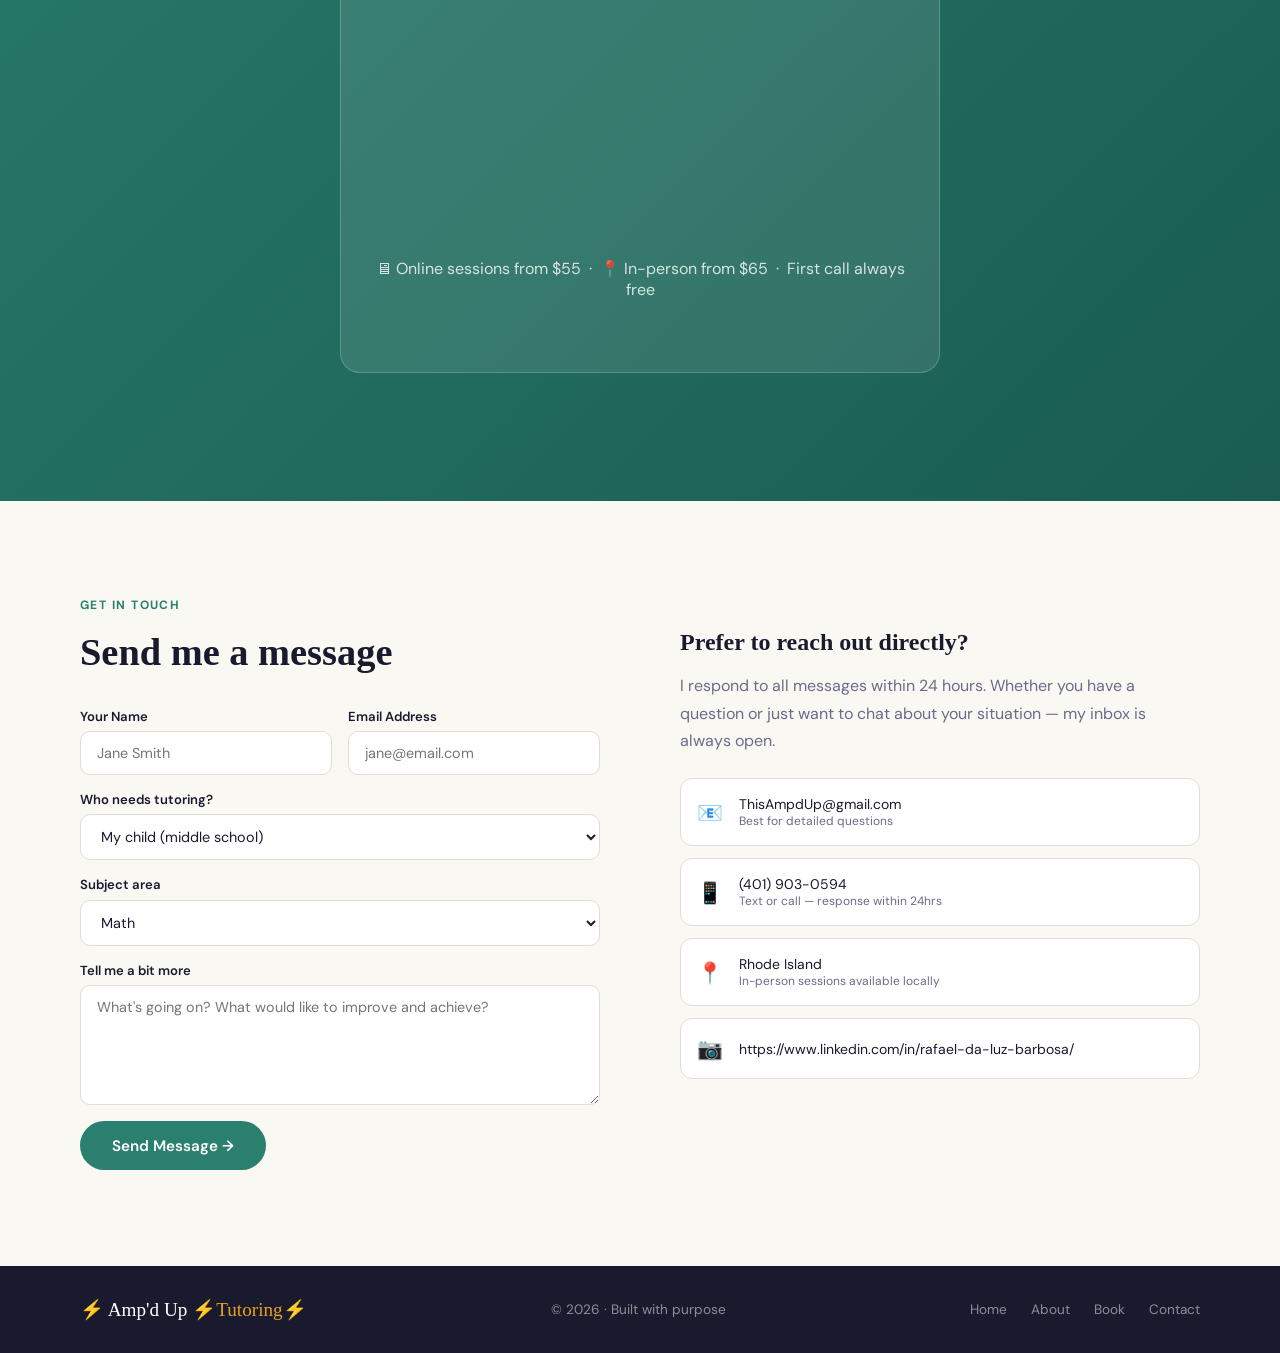
==== commit 6507a3eb: "adding linkedin" ====
--- a/Index.html
+++ b/Index.html
@@ -333,11 +333,12 @@
             <div class="contact-item-label">In-person sessions available locally</div>
           </div>
         </div>
-        <!--<div class="contact-item">
+        <div class="contact-item">
           <div class="contact-item-icon">📷</div>
           <div>
-            <div class="contact-item-text">@yourinstahandle</div>
-            <div class="contact-item-label">Follow for tips & updates</div>-->
+            <div class="contact-item-text">https://www.linkedin.com/in/rafael-da-luz-barbosa/
+            </div>
+            <!-- <div class="contact-item-label">Follow for tips & updates</div>-->
           </div>
         </div>
       </div>
